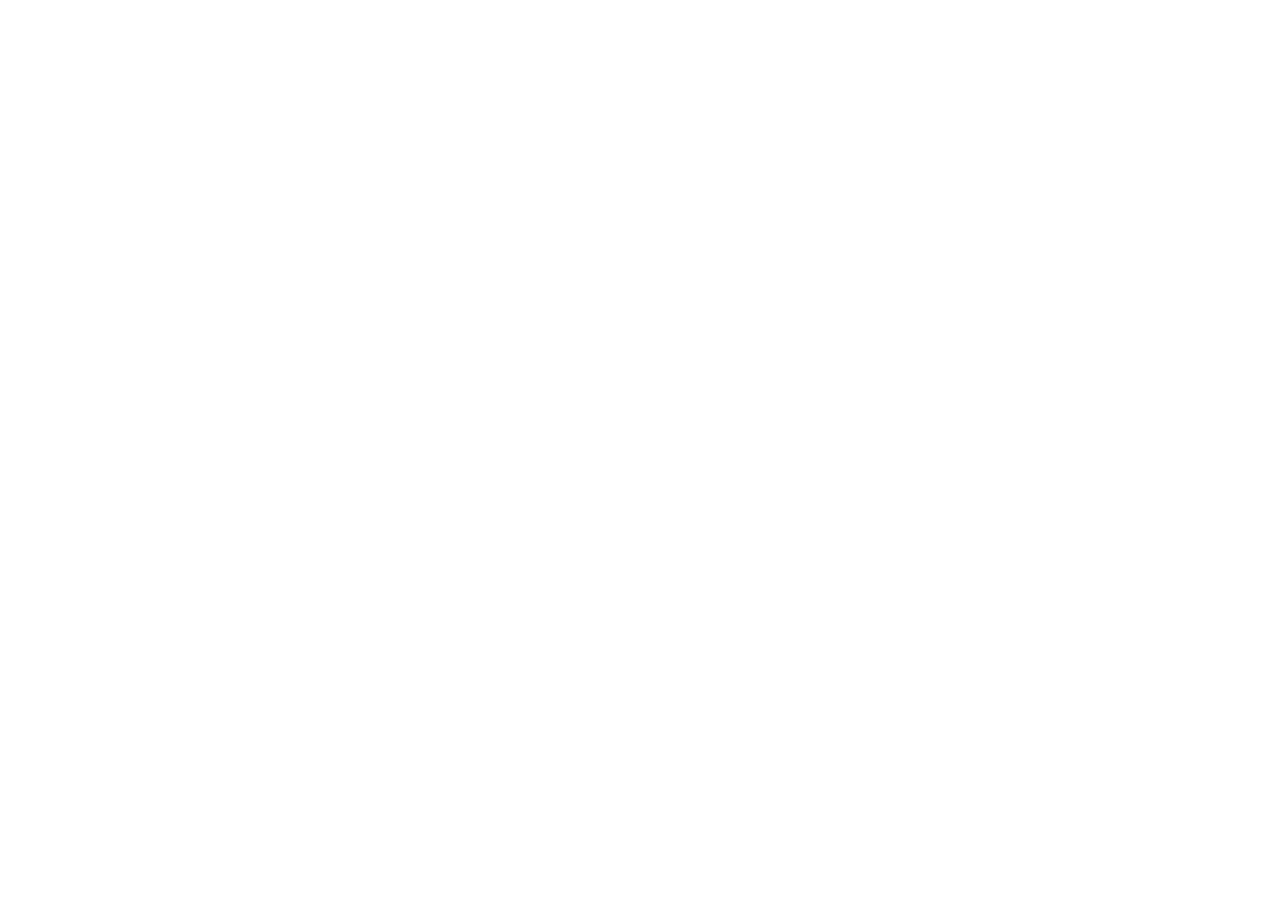
==== Dia-Samba-Afritalent/about.html @ c82750fa "Init : création du dépôt, arborescence des fichiers et structure HTML de base" ====
<!DOCTYPE html>
<html lang="fr">
<head>
    <meta charset="UTF-8">
    <meta name="viewport" content="width=device-width, initial-scale=1.0">
    <title>AfriTalent — A propos</title>
    <!-- Bootstrap 5 via CDN : feuille de style -->
    <link
    href="https://cdn.jsdelivr.net/npm/bootstrap@5.3.0/dist/css/bootstrap.min.css"
    rel="stylesheet">
    <!-- Votre feuille de style personnelle -->
    <link rel="stylesheet" href="css/style.css">
</head>
<body>
    <!-- Le contenu de la page sera ajoute ici -->
    <!-- Bootstrap 5 via CDN : script JavaScript -->
    <script
    src="https://cdn.jsdelivr.net/npm/bootstrap@5.3.0/dist/js/bootstrap.bundle.min.js"
    ></script>
    <!-- Votre script JavaScript -->
    <script src="js/main.js"></script>
</body>
</html>
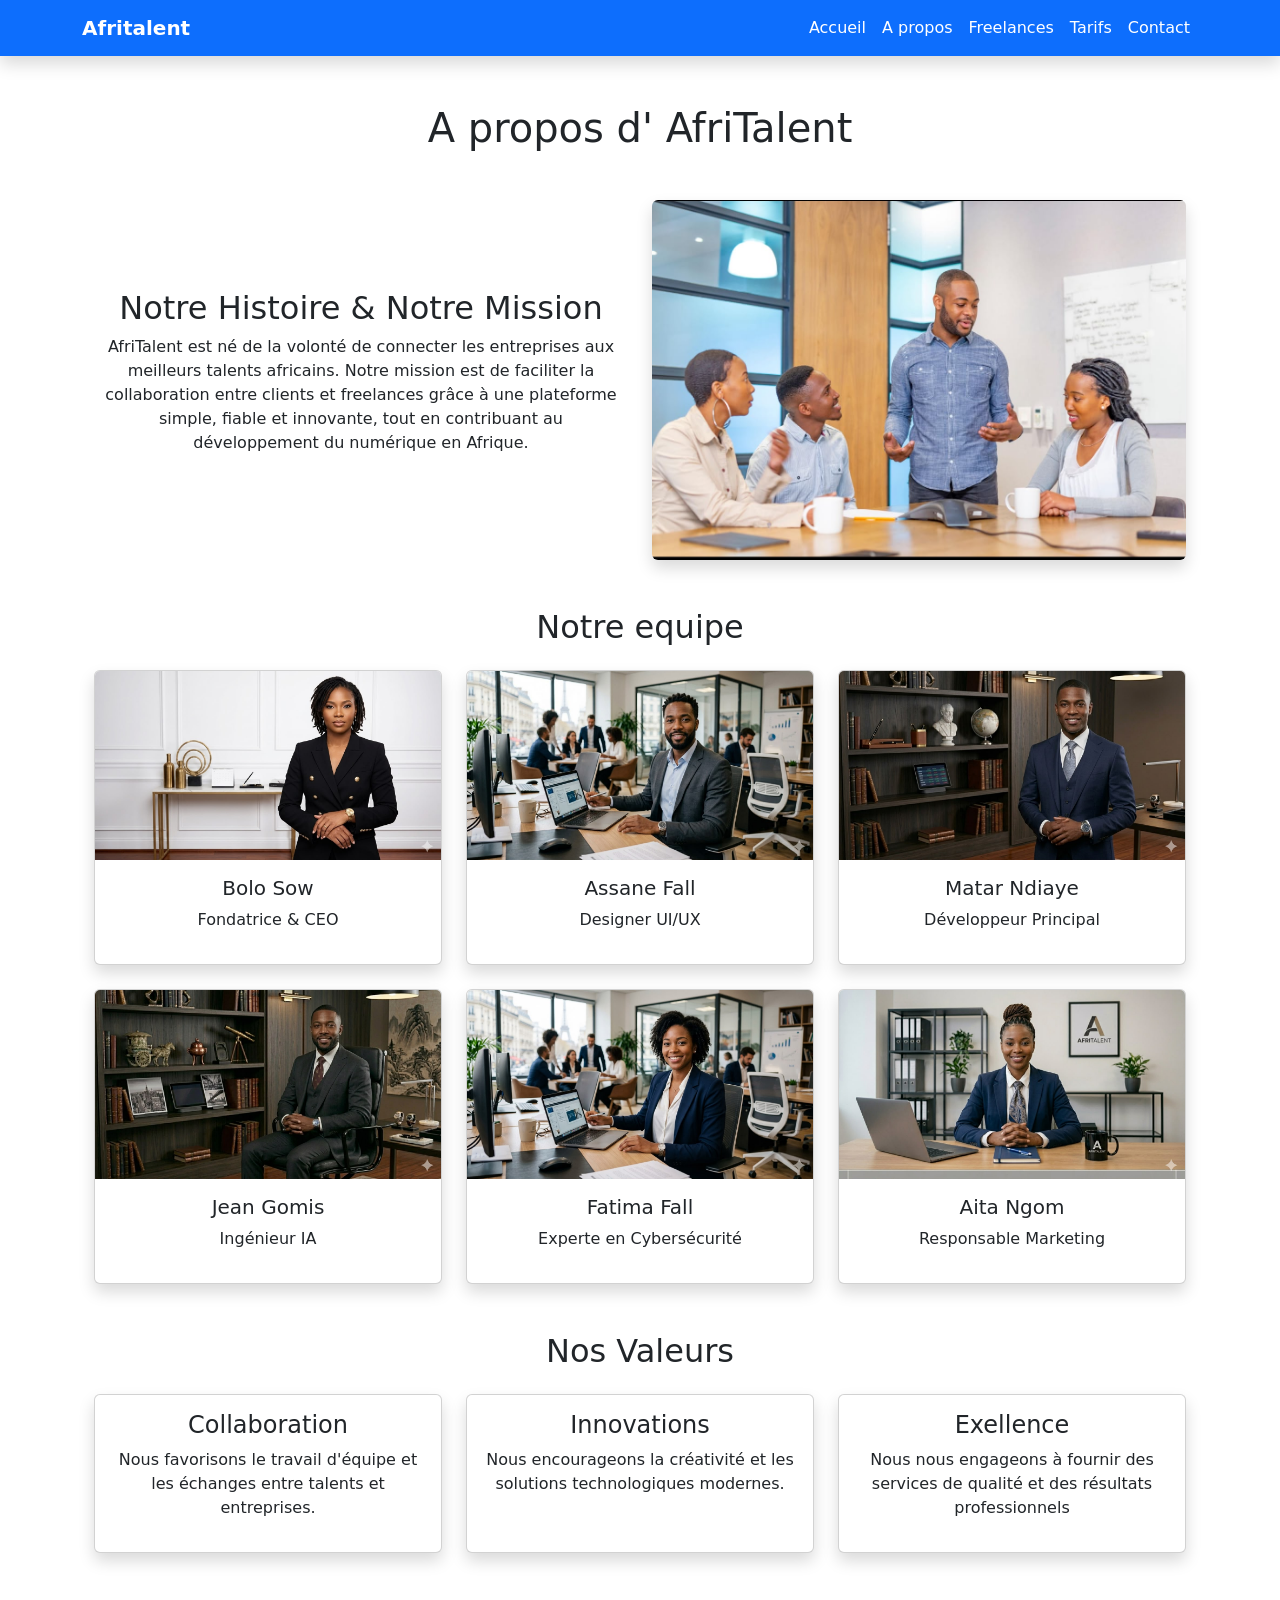
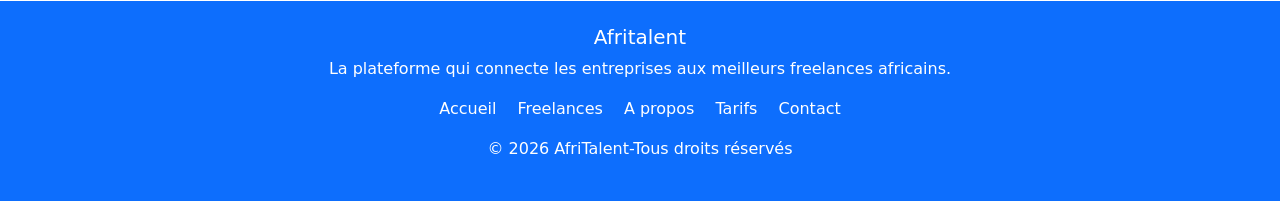
==== commit bf18ba14: "HTML : structure complète des 5 pages avec sections et contenu texte" ====
--- a/Dia-Samba-Afritalent/about.html
+++ b/Dia-Samba-Afritalent/about.html
@@ -12,7 +12,144 @@
     <link rel="stylesheet" href="css/style.css">
 </head>
 <body>
-    <!-- Le contenu de la page sera ajoute ici -->
+      <header>
+        <nav class="navbar navbar-expand-lg navbar-dark bg-primary shadow">
+            <div class="container">
+                <a class="navbar-brand fw-bold" href="about.html">
+                    Afritalent </a>
+                <button class="navbar-toggler" type="button"
+                data-bs-toggle="collapse"
+                data-bs-target="#navbarNav">
+                    <span class="navbar-toggler-icon"></span></span>
+                </button>
+                <div class="collapse navbar-collapse" id="navbarNav">
+                    <ul class="navbar-nav ms-auto">
+                        <li  class="nav-item"><a class="nav-link active" href="index.html">Accueil</a></li>
+                        <li  class="nav-item" ><a class="nav-link active" href="about.html">A propos</a></li>
+                        <li  class="nav-item"><a class="nav-link active" href="freelances.html">Freelances</a></li>
+                        <li  class="nav-item"><a class="nav-link active" href="tarifs.html">Tarifs</a></li>
+                        <li  class="nav-item"><a class="nav-link active" href="contact.html">Contact</a></li>
+                    </ul>
+                </div>
+            </div>
+        </nav>
+    </header>
+    <main>
+        <section  class="container text-center my-5">
+            <h1>A propos d' AfriTalent</h1>
+            <section  class="container my-5">
+                <div  class="row align-items-center">
+                        <div  class="col-md-6">
+                        <h2>Notre Histoire & Notre Mission</h2>
+                        <p>
+                            AfriTalent est né de la volonté de connecter les entreprises aux meilleurs 
+                            talents africains. Notre mission est de faciliter la collaboration entre 
+                            clients et freelances grâce à une plateforme simple, fiable et innovante,
+                            tout en contribuant au développement du numérique en Afrique.
+                        </p>
+                    </div>
+                    <div  class="col-md-6">
+                        <img src="images/equipe.jpeg"  class="img-fluid rounded shadow" alt="Equipe">
+                    </div>
+                </div>
+            </section>
+            <section class="container my-5">
+                <h2  class="text-center mb-4">Notre equipe</h2>
+                <div class="row g-4">
+                    <div class="col-md-4">
+                        <div class="card shadow" >
+                            <img src="images/CEO.jpeg" class="card-img-top" alt="">
+                            <div class="card-body text-center">
+                                <h5>Bolo Sow</h5>
+                                <p>Fondatrice & CEO</p>
+                            </div>
+                        </div>
+                    </div>
+                    <div class="col-md-4">
+                        <div class="card shadow" >
+                            <img src="images/designer.jpeg" class="card-img-top" alt="">
+                            <div class="card-body text-center">
+                                <h5>Assane Fall</h5>
+                                <p>Designer UI/UX</p>
+                            </div>
+                        </div>
+                    </div>
+                    <div class="col-md-4">
+                        <div class="card shadow" >
+                            <img src="images/developeur.jpeg" class="card-img-top" alt="">
+                            <div class="card-body text-center">
+                                <h5>Matar Ndiaye</h5>
+                                <p>Développeur Principal</p>
+                            </div>
+                        </div>
+                    </div>       
+                    <div class="col-md-4">
+                        <div class="card shadow" >
+                            <img src="images/ingenieur.jpeg" class="card-img-top" alt="">
+                            <div class="card-body text-center">
+                                <h5>Jean Gomis</h5>
+                                <p>Ingénieur IA</p>
+                            </div>
+                        </div>
+                    </div>      
+                    <div class="col-md-4">
+                        <div class="card shadow" >
+                            <img src="images/Experte.jpeg" class="card-img-top" alt="">
+                            <div class="card-body text-center">
+                                <h5>Fatima Fall</h5>
+                                <p>Experte en Cybersécurité</p>
+                            </div>
+                        </div>
+                    </div>  
+                     <div class="col-md-4">
+                        <div class="card shadow" >
+                            <img src="images/resmark.jpeg" class="card-img-top" alt="">
+                            <div class="card-body text-center">
+                                <h5>Aita Ngom</h5>
+                                <p>Responsable Marketing</p>
+                            </div>
+                        </div>
+                    </div>       
+                </div>
+            </section>
+            <section class="container my-5">
+                <h2 class="text-center mb-4">Nos Valeurs</h2>
+                <div  class="row g-4">
+                    <div class="col-md-4">
+                        <div class="card shadow h-100 text-center p-3">
+                            <h4>Collaboration</h4>
+                            <p>  Nous favorisons le travail d'équipe et les échanges entre talents et entreprises.</p>
+                        </div>
+                    </div>
+                    <div class="col-md-4">
+                        <div class="card shadow h-100 text-center p-3">
+                            <h4>Innovations</h4>
+                            <p>Nous encourageons la créativité et les solutions technologiques modernes.</p>
+                        </div>
+                    </div>
+                    <div class="col-md-4">
+                        <div class="card shadow h-100 text-center p-3">
+                            <h4>Exellence</h4>
+                            <p>Nous nous engageons à fournir des services de qualité et des résultats professionnels</p>
+                        </div>
+                    </div>
+                </div>
+            </section>
+    </main>
+    <footer  class="bg-primary text-white mt-5 py-4">
+        <div class="container text-center">
+            <h5>Afritalent</h5>
+            <p>La plateforme qui connecte les entreprises aux meilleurs freelances africains.</p>
+            <div class="mb-3">
+                <a href="index.html" class="text-white text-decoration-none me-3">Accueil</a>
+                <a href="freelances.html" class="text-white text-decoration-none me-3">Freelances</a>
+                <a href="about.html" class="text-white text-decoration-none me-3">A propos</a>
+                <a href="tarifs.html" class="text-white text-decoration-none me-3">Tarifs</a>
+                <a href="contact.html" class="text-white text-decoration-none" >Contact</a>
+            </div>
+            <p>© 2026 AfriTalent-Tous droits réservés</p>
+        </div>
+    </footer>
     <!-- Bootstrap 5 via CDN : script JavaScript -->
     <script
     src="https://cdn.jsdelivr.net/npm/bootstrap@5.3.0/dist/js/bootstrap.bundle.min.js"
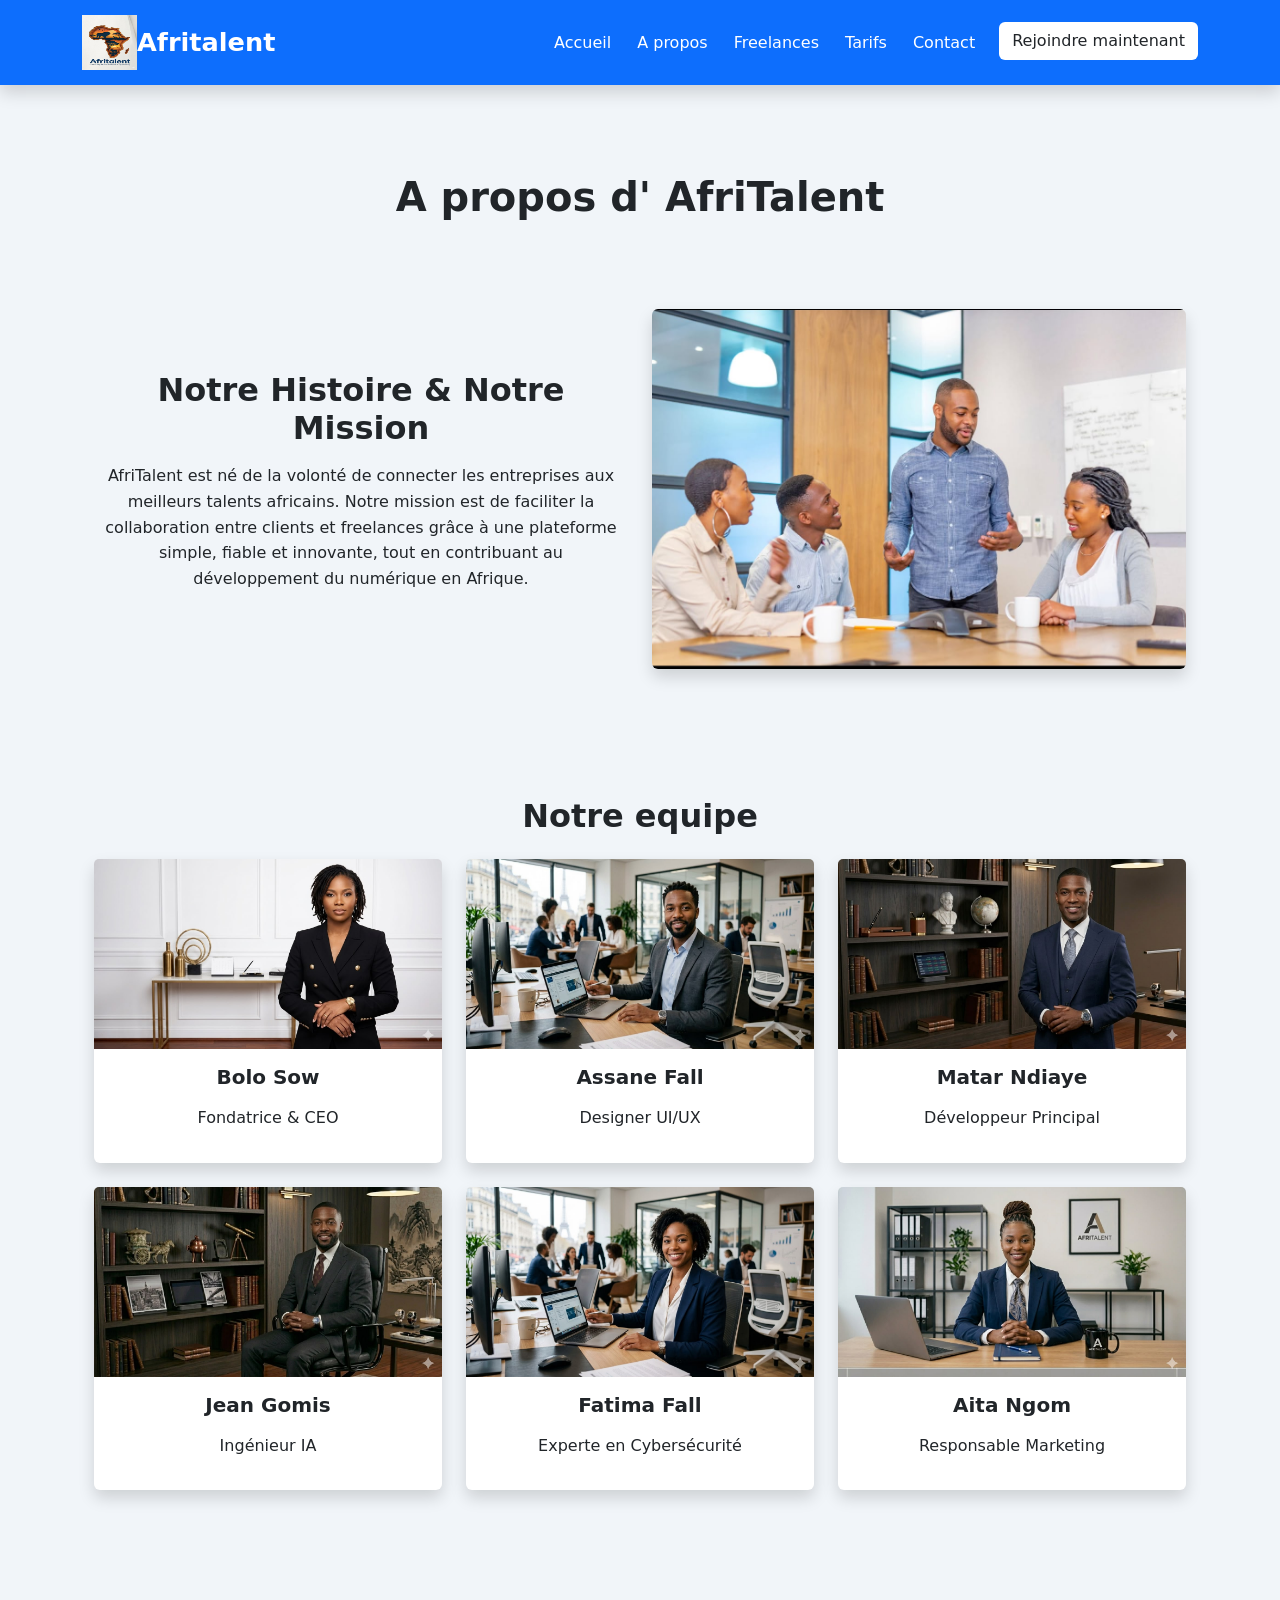
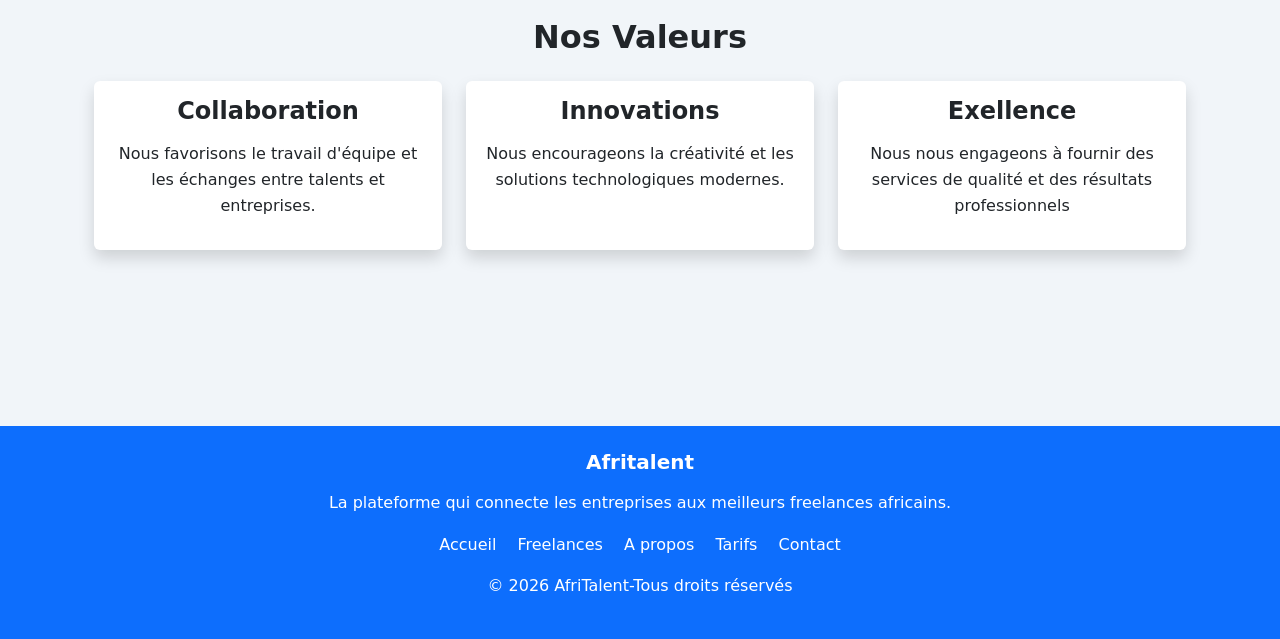
==== commit 962a3eaa: "CSS : variables, typographie, layout général et styles de base" ====
--- a/Dia-Samba-Afritalent/about.html
+++ b/Dia-Samba-Afritalent/about.html
@@ -15,6 +15,7 @@
       <header>
         <nav class="navbar navbar-expand-lg navbar-dark bg-primary shadow">
             <div class="container">
+                 <img src="images/logo.jpeg" height="55px" width="55px" alt="">
                 <a class="navbar-brand fw-bold" href="about.html">
                     Afritalent </a>
                 <button class="navbar-toggler" type="button"
@@ -25,10 +26,11 @@
                 <div class="collapse navbar-collapse" id="navbarNav">
                     <ul class="navbar-nav ms-auto">
                         <li  class="nav-item"><a class="nav-link active" href="index.html">Accueil</a></li>
-                        <li  class="nav-item" ><a class="nav-link active" href="about.html">A propos</a></li>
-                        <li  class="nav-item"><a class="nav-link active" href="freelances.html">Freelances</a></li>
-                        <li  class="nav-item"><a class="nav-link active" href="tarifs.html">Tarifs</a></li>
-                        <li  class="nav-item"><a class="nav-link active" href="contact.html">Contact</a></li>
+                        <li  class="nav-item" ><a class="nav-link " href="about.html">A propos</a></li>
+                        <li  class="nav-item"><a class="nav-link" href="freelances.html">Freelances</a></li>
+                        <li  class="nav-item"><a class="nav-link" href="tarifs.html">Tarifs</a></li>
+                        <li  class="nav-item"><a class="nav-link" href="contact.html">Contact</a></li>
+                        <li class="nav-item ms-lg-3"><a class="btn btn-white bg-white text-dark"href="contact.html">Rejoindre maintenant</a></li>
                     </ul>
                 </div>
             </div>
--- a/Dia-Samba-Afritalent/css/style.css
+++ b/Dia-Samba-Afritalent/css/style.css
@@ -0,0 +1,105 @@
+:root {
+    primary-color: #1e3a8a;
+    secondary-color: #14b8a6;
+    dark-color: #0f172a;
+    light-color: #f8fafc;
+    text-color: #334155;
+    border-radius: 10px;
+    spacing: 1rem;
+    title-font: 'Poppins', sans-serif;
+    body-font:'Roboto', sans serif;
+}
+
+*{
+    margin: 0;
+    padding: 0;
+    box-sizing: border-box;
+}
+
+body{
+    font-family: var(body-font);
+    color: var(text-color);
+    background-color: #f1f5f9;
+    line-height: 1.6;
+}
+
+h1,h2,h3,h4,h5,h6{
+    font-family: var(title-font);
+    font-weight: 600;
+    margin-bottom: 1rem;
+}
+p{
+    margin-bottom: 1rem;
+}
+
+.navbar{
+    background-color: var(primary-color)!important;
+    padding: 15px 0;
+}
+
+.navbar-brand{
+    font-family: var(title-font);
+    font-size: 1.6rem;
+    font-weight: 700;
+}
+
+.nav-link{
+    color: white;
+    margin-left: 10px;
+    transition: 0.3s;
+}
+.nav-link:hover{
+    color: #14b8a6 !important;
+}
+
+section{
+    padding: 40px 0;
+}
+.service-card{
+    transition: 0.3s;
+}
+.service-card:hover{
+    transform: translateY(8px);
+    box-shadow: 0 10px 20px rgba(0, 0, 0, 0.15g);
+}
+.card{
+    border: none;
+    border-radius: var(border-radius);
+    transition: 0,3s;
+}
+.card:hover{
+    transform:translateY(5px);
+}
+.btn-primary{
+    background-color: var(secondary-color);
+    border: none;
+}
+.btn-primary:hover{
+    background-color: #0f766e;
+}
+
+blockquote{
+    font-style: italic;
+    color: #555;
+}
+footer{
+    background-color: var(dark-color);
+    color: white;
+}
+footer a{
+    color: white;
+}
+footer a:hover{
+    color: var(secondary-color);
+}
+@media(max-width:768px) {
+    h1{
+        font-size: 2rem;
+    }
+    h2{
+        font-size: 1.5rem;
+    }
+    .navbar-nav{
+        text-align: center;
+    }
+}
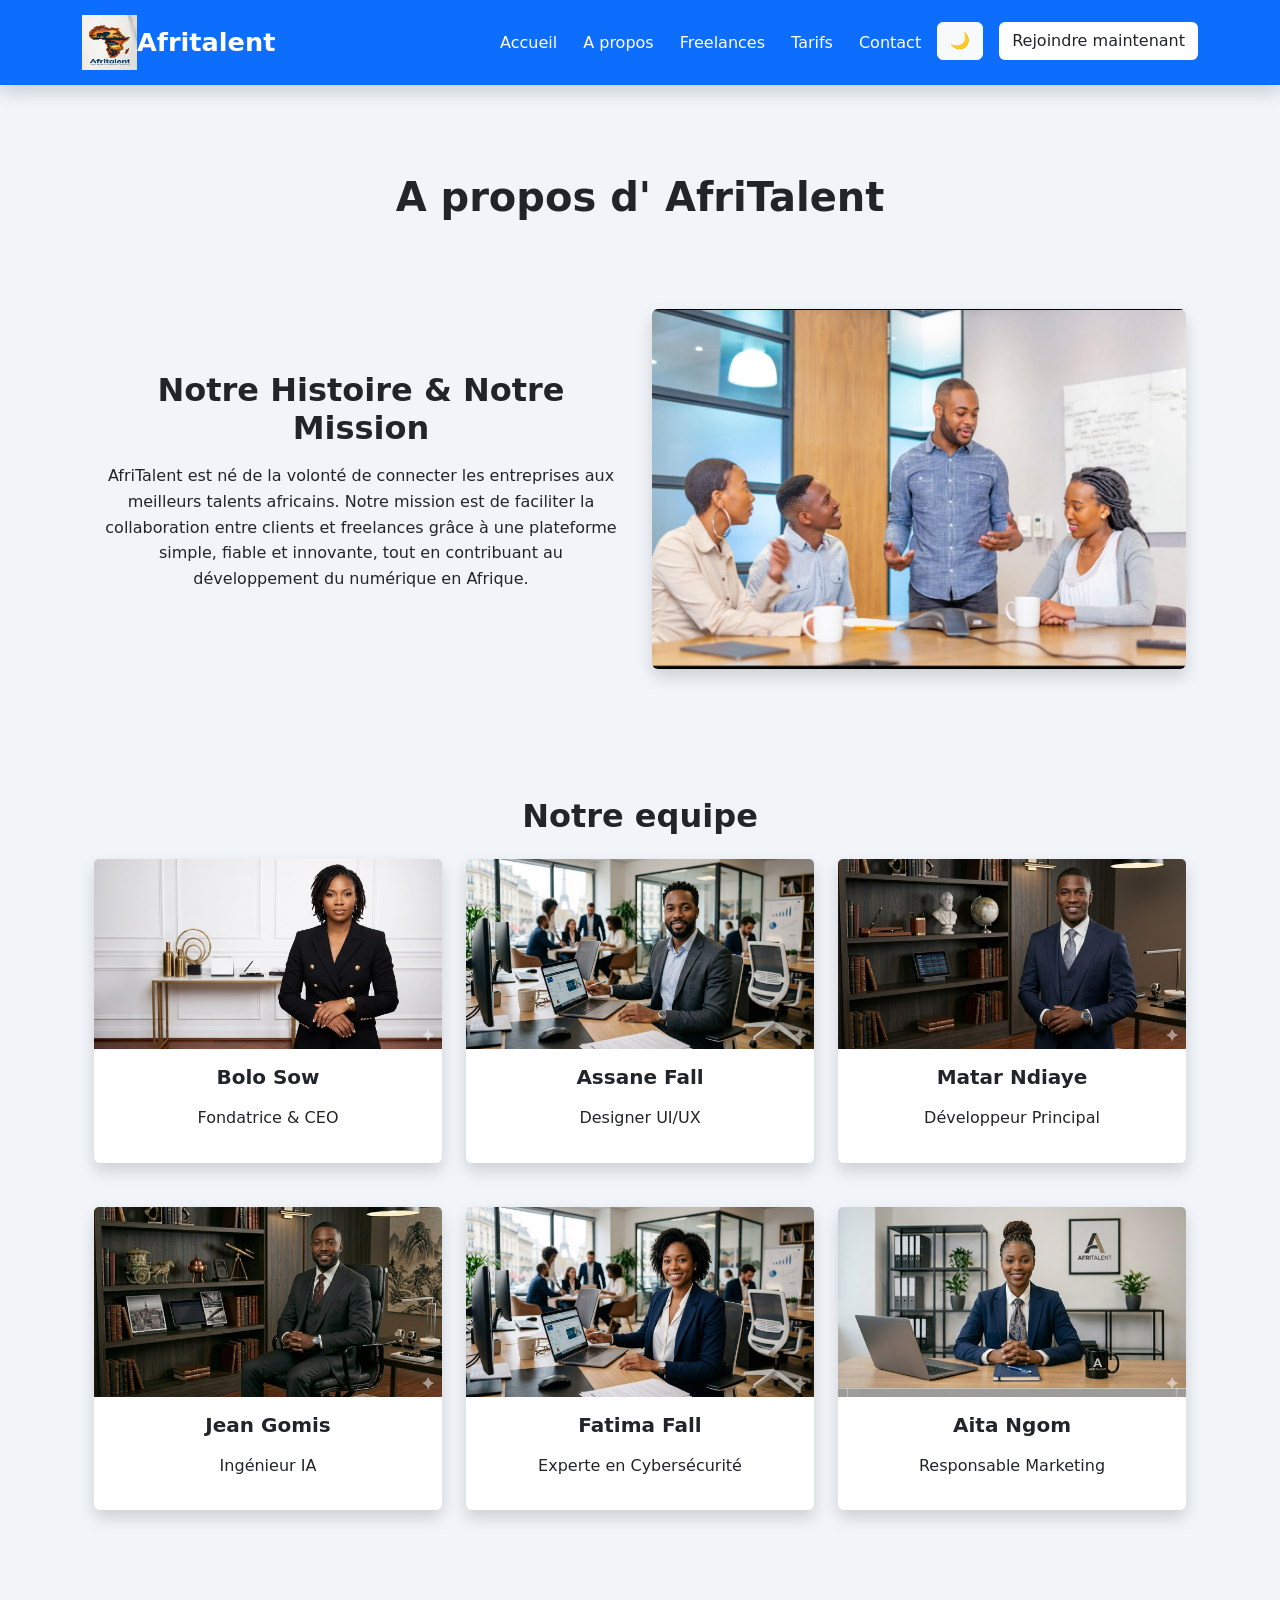
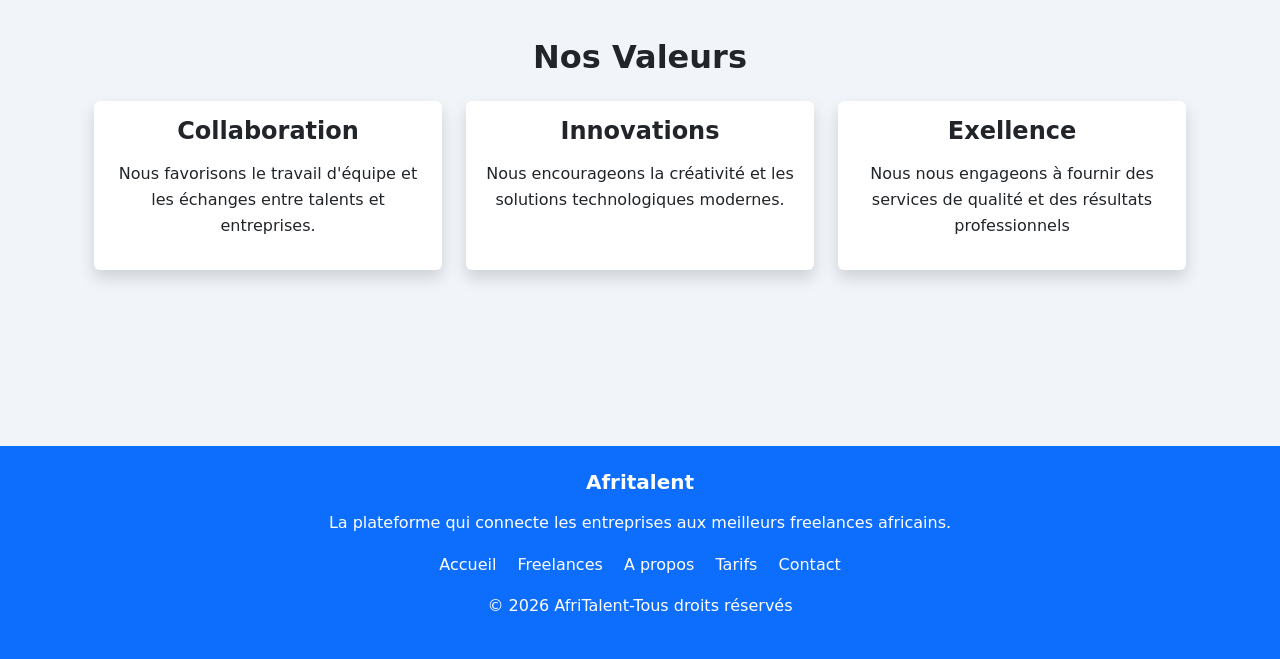
==== commit 0d3ec7ce: "JS : dark mode avec localStorage, navbar dynamique au scroll, bouton retour en haut" ====
--- a/Dia-Samba-Afritalent/about.html
+++ b/Dia-Samba-Afritalent/about.html
@@ -30,6 +30,7 @@
                         <li  class="nav-item"><a class="nav-link" href="freelances.html">Freelances</a></li>
                         <li  class="nav-item"><a class="nav-link" href="tarifs.html">Tarifs</a></li>
                         <li  class="nav-item"><a class="nav-link" href="contact.html">Contact</a></li>
+                        <Li><button id="themeToggle" class="btn btn-light ms-2"> 🌙</button></Li>
                         <li class="nav-item ms-lg-3"><a class="btn btn-white bg-white text-dark"href="contact.html">Rejoindre maintenant</a></li>
                     </ul>
                 </div>
@@ -152,6 +153,9 @@
             <p>© 2026 AfriTalent-Tous droits réservés</p>
         </div>
     </footer>
+     <button id="backToTop" class="btn btn-primary">
+          ↑
+    </button>
     <!-- Bootstrap 5 via CDN : script JavaScript -->
     <script
     src="https://cdn.jsdelivr.net/npm/bootstrap@5.3.0/dist/js/bootstrap.bundle.min.js"
--- a/Dia-Samba-Afritalent/css/style.css
+++ b/Dia-Samba-Afritalent/css/style.css
@@ -70,6 +70,9 @@
 .card:hover{
     transform:translateY(5px);
 }
+.row{
+    row-gap: 20px;
+}
 .btn-primary{
     background-color: var(secondary-color);
     border: none;
@@ -92,14 +95,95 @@
 footer a:hover{
     color: var(secondary-color);
 }
+
+.bento-grid{
+    display: grid;
+    grid-template-columns: repeat(auto-fit,mimax(250px,1fr));
+    gap: 20px;
+}
+.bento-item{
+    background: white;
+    padding: 20px;
+    border-radius: 15px;
+    box-shadow: 0 5px 15px rgba(0, 0, 0, 0.1);
+    transition: 0.3s;
+}
+.bento-item:hover{
+    transform: translateY(-8px);
+}
+.bento-item h1{
+    font-size: 3rem;
+    font-weight: bold;
+    color: #0d6efd;
+}
 @media(max-width:768px) {
+    .hero-section-fade-section{
+        text-align: center;
+    }
+    .hero-section-fade-section img{
+        margin: 20px;
+    }
+    .bento-grid{
+        grid-template-columns: 1fr;
+    }
+    .navbar-nav{
+        text-align: center;
+    }
+}
+@media(max-width:576px){
     h1{
         font-size: 2rem;
     }
     h2{
         font-size: 1.5rem;
     }
-    .navbar-nav{
-        text-align: center;
+    .btn{
+        width: 100%;
+        margin-bottom: 10px;
     }
+    .carousel-item img{
+        width: 50% !important;
+    }
+}
+
+.dark-mode{
+    background-color: #121212 ;
+    color: white;
+}
+.dark-mode .card{
+    background-color: #1e1e1e;
+    color: white;
+}
+/* .dark-mode.card, */
+.dark-mode .bento-item h1{
+    color: white;
+}
+.dark-mode .bento-item{
+    background-color: #1e1e1e;
+}
+.dark-mode .navbar{
+    background-color: #000 !important
+}
+.dark-mode footer{
+    background-color: #000 !important;
+    color: white;
+}
+.dark-mode footer a{
+    color: white !important;
+}
+.navbar-scroll{
+    background-color:#0d6efd ;
+    box-shadow: 0 4px 10px rgba(0, 0, 0, 0.3);
+    padding-top: 5px;
+    padding-bottom:5px ;
+    transition: all 0.3s ease;
+}
+
+#backToTop{
+    position: fixed;
+    bottom: 20px;
+    right: 20px;
+    display: none;
+    z-index: 1000;
+    border-radius: 50%;
 }
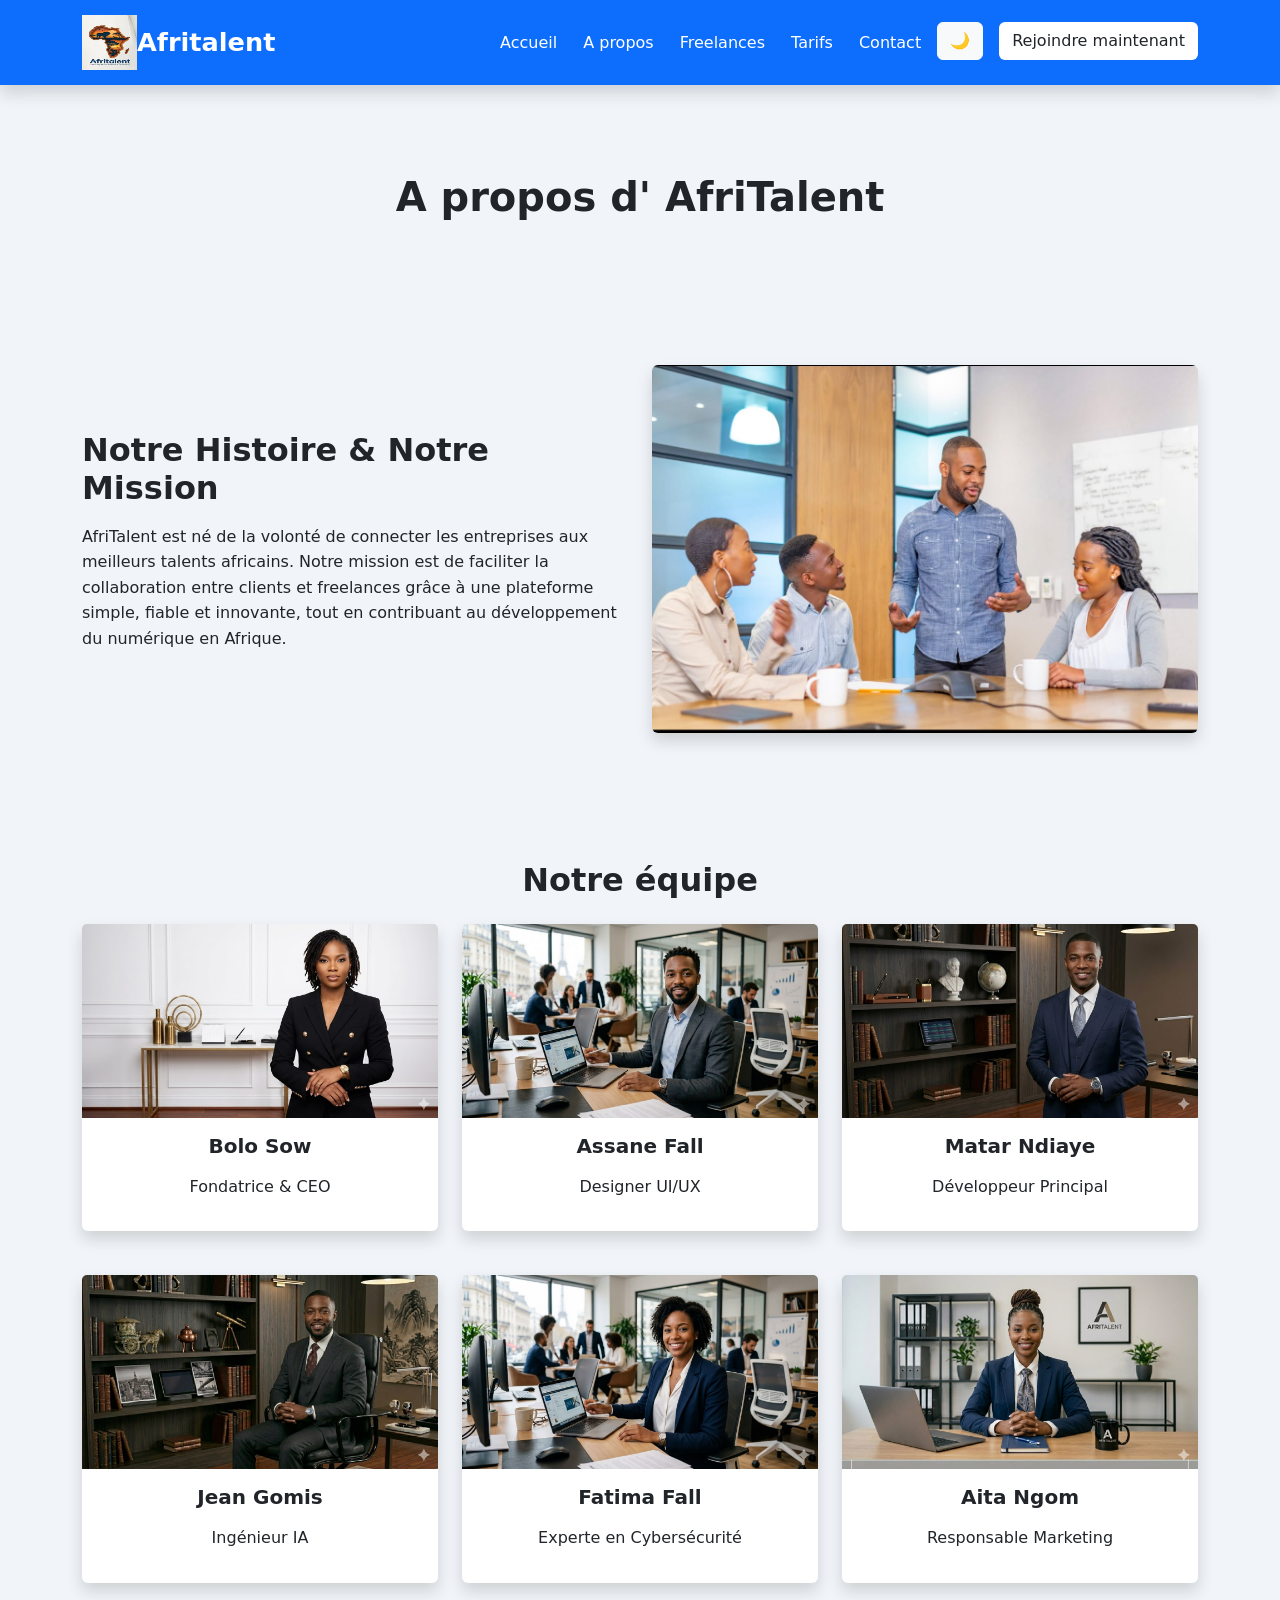
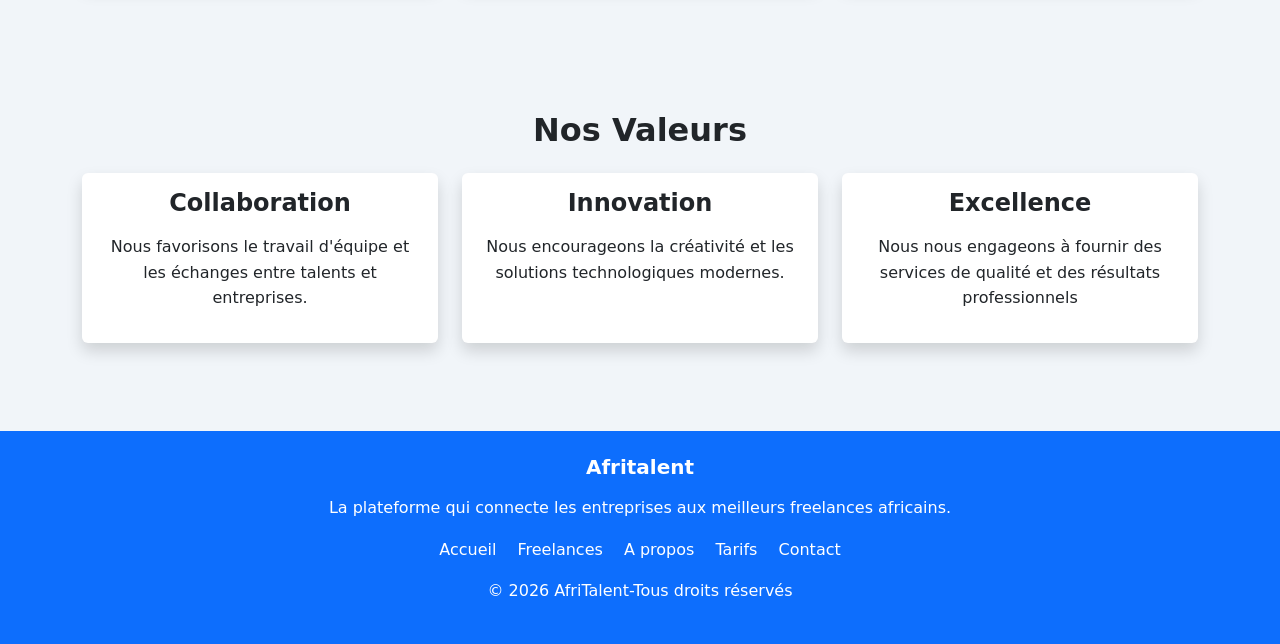
==== commit 34ddae23: "Finalisation : corrections responsive, optimisation du code et commentaires" ====
--- a/Dia-Samba-Afritalent/about.html
+++ b/Dia-Samba-Afritalent/about.html
@@ -12,16 +12,19 @@
     <link rel="stylesheet" href="css/style.css">
 </head>
 <body>
+
+    <!-- header -->
+     
       <header>
         <nav class="navbar navbar-expand-lg navbar-dark bg-primary shadow">
             <div class="container">
-                 <img src="images/logo.jpeg" height="55px" width="55px" alt="">
+                 <img src="images/logo.jpeg" height="55px" width="55px" alt="logo">
                 <a class="navbar-brand fw-bold" href="about.html">
                     Afritalent </a>
                 <button class="navbar-toggler" type="button"
                 data-bs-toggle="collapse"
                 data-bs-target="#navbarNav">
-                    <span class="navbar-toggler-icon"></span></span>
+                    <span class="navbar-toggler-icon"></span>
                 </button>
                 <div class="collapse navbar-collapse" id="navbarNav">
                     <ul class="navbar-nav ms-auto">
@@ -38,8 +41,10 @@
         </nav>
     </header>
     <main>
-        <section  class="container text-center my-5">
-            <h1>A propos d' AfriTalent</h1>
+        <!-- A propos d' Afritalent -->
+            <section  class="container text-center my-5 fade-section">
+                <h1>A propos d' AfriTalent</h1>
+            </section>
             <section  class="container my-5">
                 <div  class="row align-items-center">
                         <div  class="col-md-6">
@@ -56,12 +61,15 @@
                     </div>
                 </div>
             </section>
-            <section class="container my-5">
-                <h2  class="text-center mb-4">Notre equipe</h2>
+
+            <!-- Notre equipe -->
+
+            <section class="container my-5 fade-section">
+                <h2  class="text-center mb-4">Notre équipe</h2>
                 <div class="row g-4">
                     <div class="col-md-4">
                         <div class="card shadow" >
-                            <img src="images/CEO.jpeg" class="card-img-top" alt="">
+                            <img src="images/CEO.jpeg" class="card-img-top" alt="Bolo sow">
                             <div class="card-body text-center">
                                 <h5>Bolo Sow</h5>
                                 <p>Fondatrice & CEO</p>
@@ -70,7 +78,7 @@
                     </div>
                     <div class="col-md-4">
                         <div class="card shadow" >
-                            <img src="images/designer.jpeg" class="card-img-top" alt="">
+                            <img src="images/designer.jpeg" class="card-img-top" alt="Assane Fall">
                             <div class="card-body text-center">
                                 <h5>Assane Fall</h5>
                                 <p>Designer UI/UX</p>
@@ -79,7 +87,7 @@
                     </div>
                     <div class="col-md-4">
                         <div class="card shadow" >
-                            <img src="images/developeur.jpeg" class="card-img-top" alt="">
+                            <img src="images/developeur.jpeg" class="card-img-top" alt="Matar Ndiaye">
                             <div class="card-body text-center">
                                 <h5>Matar Ndiaye</h5>
                                 <p>Développeur Principal</p>
@@ -88,7 +96,7 @@
                     </div>       
                     <div class="col-md-4">
                         <div class="card shadow" >
-                            <img src="images/ingenieur.jpeg" class="card-img-top" alt="">
+                            <img src="images/ingenieur.jpeg" class="card-img-top" alt="Jean Gomis">
                             <div class="card-body text-center">
                                 <h5>Jean Gomis</h5>
                                 <p>Ingénieur IA</p>
@@ -97,7 +105,7 @@
                     </div>      
                     <div class="col-md-4">
                         <div class="card shadow" >
-                            <img src="images/Experte.jpeg" class="card-img-top" alt="">
+                            <img src="images/Experte.jpeg" class="card-img-top" alt="Fatima Fall">
                             <div class="card-body text-center">
                                 <h5>Fatima Fall</h5>
                                 <p>Experte en Cybersécurité</p>
@@ -106,7 +114,7 @@
                     </div>  
                      <div class="col-md-4">
                         <div class="card shadow" >
-                            <img src="images/resmark.jpeg" class="card-img-top" alt="">
+                            <img src="images/resmark.jpeg" class="card-img-top" alt=">Aita Ngom">
                             <div class="card-body text-center">
                                 <h5>Aita Ngom</h5>
                                 <p>Responsable Marketing</p>
@@ -115,7 +123,10 @@
                     </div>       
                 </div>
             </section>
-            <section class="container my-5">
+
+            <!-- Nos valeurs -->
+
+            <section class="container my-5 fade-section">
                 <h2 class="text-center mb-4">Nos Valeurs</h2>
                 <div  class="row g-4">
                     <div class="col-md-4">
@@ -126,19 +137,22 @@
                     </div>
                     <div class="col-md-4">
                         <div class="card shadow h-100 text-center p-3">
-                            <h4>Innovations</h4>
+                            <h4>Innovation</h4>
                             <p>Nous encourageons la créativité et les solutions technologiques modernes.</p>
                         </div>
                     </div>
                     <div class="col-md-4">
                         <div class="card shadow h-100 text-center p-3">
-                            <h4>Exellence</h4>
+                            <h4>Excellence</h4>
                             <p>Nous nous engageons à fournir des services de qualité et des résultats professionnels</p>
                         </div>
                     </div>
                 </div>
             </section>
     </main>
+
+    <!-- Footer -->
+
     <footer  class="bg-primary text-white mt-5 py-4">
         <div class="container text-center">
             <h5>Afritalent</h5>
--- a/Dia-Samba-Afritalent/css/style.css
+++ b/Dia-Samba-Afritalent/css/style.css
@@ -1,15 +1,16 @@
+/* variable css */
 :root {
-    primary-color: #1e3a8a;
-    secondary-color: #14b8a6;
-    dark-color: #0f172a;
-    light-color: #f8fafc;
-    text-color: #334155;
-    border-radius: 10px;
-    spacing: 1rem;
-    title-font: 'Poppins', sans-serif;
-    body-font:'Roboto', sans serif;
-}
-
+    --primary-color: #1e3a8a;
+    --secondary-color: #14b8a6;
+    --dark-color: #0f172a;
+    --light-color: #f8fafc;
+    --text-color: #334155;
+    --border-radius: 10px;
+    --spacing: 1rem;
+    --title-font: 'Poppins', sans-serif;
+    --body-font:'Roboto', sans serif;
+}
+/* reset */
 *{
     margin: 0;
     padding: 0;
@@ -22,7 +23,7 @@
     background-color: #f1f5f9;
     line-height: 1.6;
 }
-
+/* typographie */
 h1,h2,h3,h4,h5,h6{
     font-family: var(title-font);
     font-weight: 600;
@@ -31,7 +32,11 @@
 p{
     margin-bottom: 1rem;
 }
-
+blockquote{
+    font-style: italic;
+    color: #555;
+}
+/* navbar */
 .navbar{
     background-color: var(primary-color)!important;
     padding: 15px 0;
@@ -51,7 +56,7 @@
 .nav-link:hover{
     color: #14b8a6 !important;
 }
-
+/* interfaces et cartes */
 section{
     padding: 40px 0;
 }
@@ -60,12 +65,12 @@
 }
 .service-card:hover{
     transform: translateY(8px);
-    box-shadow: 0 10px 20px rgba(0, 0, 0, 0.15g);
+    box-shadow: 0 10px 20px rgba(0, 0, 0, 0.15);
 }
 .card{
     border: none;
     border-radius: var(border-radius);
-    transition: 0,3s;
+    transition: 0.3s;
 }
 .card:hover{
     transform:translateY(5px);
@@ -80,11 +85,7 @@
 .btn-primary:hover{
     background-color: #0f766e;
 }
-
-blockquote{
-    font-style: italic;
-    color: #555;
-}
+/* footer */
 footer{
     background-color: var(dark-color);
     color: white;
@@ -95,10 +96,10 @@
 footer a:hover{
     color: var(secondary-color);
 }
-
+/* bento grid */
 .bento-grid{
     display: grid;
-    grid-template-columns: repeat(auto-fit,mimax(250px,1fr));
+    grid-template-columns: repeat(auto-fit,minmax(250px,1fr));
     gap: 20px;
 }
 .bento-item{
@@ -116,6 +117,7 @@
     font-weight: bold;
     color: #0d6efd;
 }
+/* responsives (media queries) */
 @media(max-width:768px) {
     .hero-section-fade-section{
         text-align: center;
@@ -145,7 +147,7 @@
         width: 50% !important;
     }
 }
-
+/* mode sombre */
 .dark-mode{
     background-color: #121212 ;
     color: white;
@@ -163,6 +165,10 @@
 }
 .dark-mode .navbar{
     background-color: #000 !important
+}
+.dark-mode .icon-shape{
+    background-color: #1e1e1e;
+    color: white;
 }
 .dark-mode footer{
     background-color: #000 !important;
@@ -186,4 +192,14 @@
     display: none;
     z-index: 1000;
     border-radius: 50%;
+}
+
+.fade-section{
+    opacity: 0;
+    transform: translateY(30px);
+    transition: all 0.8s ease;
+}
+.fade-section.show{
+    opacity: 1;
+    transform: translateY(0);
 }
